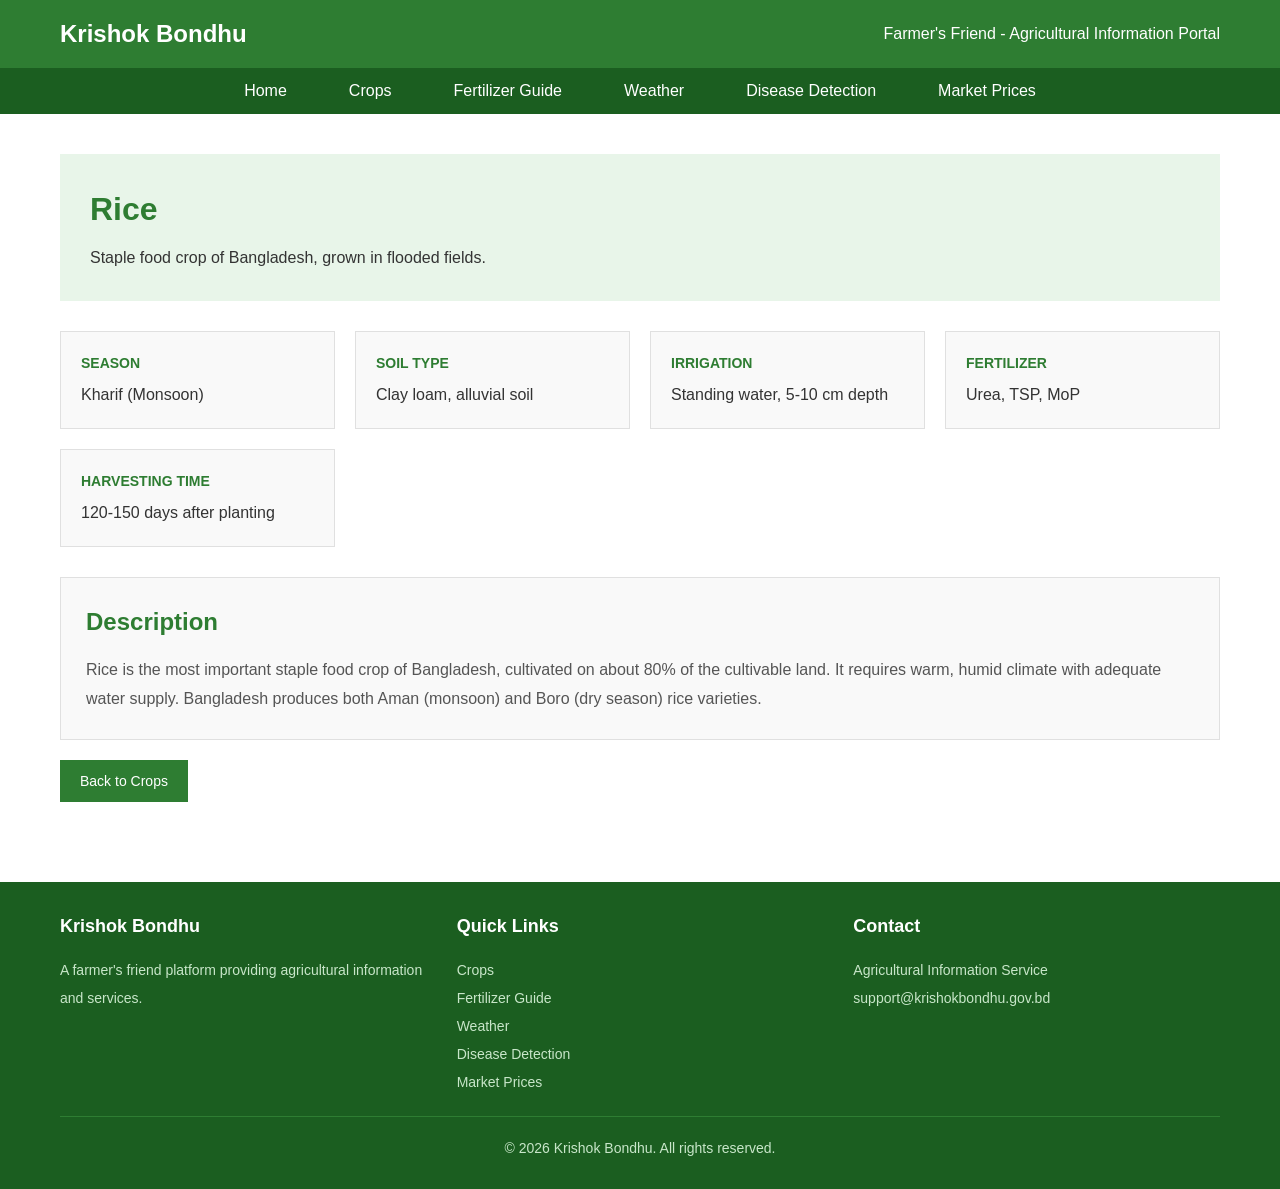
==== crop.html @ 2234d63b "Move frontend files to repo root for GitHub Pages" ====
<!DOCTYPE html>
<html lang="en">
<head>
    <meta charset="UTF-8">
    <meta name="viewport" content="width=device-width, initial-scale=1.0">
    <title>Crop Details - Krishok Bondhu</title>
    <link rel="stylesheet" href="css/style.css">
</head>
<body>

    <!-- Header -->
    <header class="header">
        <div class="container">
            <div class="header-logo">Krishok Bondhu</div>
            <p>Farmer's Friend - Agricultural Information Portal</p>
        </div>
    </header>

    <!-- Navigation Bar -->
    <nav class="nav">
        <div class="container">
            <ul class="nav-list">
                <li><a href="index.html">Home</a></li>
                <li><a href="crops.html">Crops</a></li>
                <li><a href="fertilizer.html">Fertilizer Guide</a></li>
                <li><a href="weather.html">Weather</a></li>
                <li><a href="disease.html">Disease Detection</a></li>
                <li><a href="pricing.html">Market Prices</a></li>
            </ul>
        </div>
    </nav>

    <!-- Crop Detail Section (populated by JavaScript) -->
    <section class="crop-detail">
        <div class="container" id="cropDetail">
            <!-- Crop detail content will be loaded here by JavaScript -->
        </div>
    </section>

    <!-- Footer -->
    <footer class="footer">
        <div class="container">
            <div class="footer-section">
                <h4>Krishok Bondhu</h4>
                <p>A farmer's friend platform providing agricultural information and services.</p>
            </div>
            <div class="footer-section">
                <h4>Quick Links</h4>
                <p><a href="crops.html">Crops</a></p>
                <p><a href="fertilizer.html">Fertilizer Guide</a></p>
                <p><a href="weather.html">Weather</a></p>
                <p><a href="disease.html">Disease Detection</a></p>
                <p><a href="pricing.html">Market Prices</a></p>
            </div>
            <div class="footer-section">
                <h4>Contact</h4>
                <p>Agricultural Information Service</p>
                <p>support@krishokbondhu.gov.bd</p>
            </div>
        </div>
        <div class="container">
            <div class="footer-bottom">
                &copy; 2026 Krishok Bondhu. All rights reserved.
            </div>
        </div>
    </footer>

    <script src="js/crops.js"></script>
    <script src="js/app.js"></script>
    <script>
        // Load crop details based on URL query parameter
        document.addEventListener('DOMContentLoaded', function() {
            const urlParams = new URLSearchParams(window.location.search);
            const cropId = urlParams.get('id') || 1;
            const crop = getCropById(cropId);

            const cropDetail = document.getElementById('cropDetail');

            if (crop) {
                cropDetail.innerHTML = `
                    <div class="crop-detail-header">
                        <h1>${crop.name}</h1>
                        <p>${crop.shortDescription}</p>
                    </div>
                    <div class="crop-info-grid">
                        <div class="crop-info-item">
                            <h4>Season</h4>
                            <p>${crop.season}</p>
                        </div>
                        <div class="crop-info-item">
                            <h4>Soil Type</h4>
                            <p>${crop.soilType}</p>
                        </div>
                        <div class="crop-info-item">
                            <h4>Irrigation</h4>
                            <p>${crop.irrigation}</p>
                        </div>
                        <div class="crop-info-item">
                            <h4>Fertilizer</h4>
                            <p>${crop.fertilizer}</p>
                        </div>
                        <div class="crop-info-item">
                            <h4>Harvesting Time</h4>
                            <p>${crop.harvestTime}</p>
                        </div>
                    </div>
                    <div class="crop-description">
                        <h2>Description</h2>
                        <p>${crop.description}</p>
                    </div>
                    <div style="margin-top: 20px;">
                        <a href="crops.html" class="btn">Back to Crops</a>
                    </div>
                `;
            } else {
                cropDetail.innerHTML = `
                    <div class="crop-detail-header">
                        <h1>Crop Not Found</h1>
                        <p>The requested crop could not be found.</p>
                    </div>
                    <a href="crops.html" class="btn">Back to Crops</a>
                `;
            }
        });
    </script>
</body>
</html>
---- css/style.css ----
/* Krishok Bondhu - Main Stylesheet */

/* Reset and Base Styles */
* {
    margin: 0;
    padding: 0;
    box-sizing: border-box;
}

body {
    font-family: Arial, Helvetica, sans-serif;
    line-height: 1.6;
    color: #333;
    background-color: #ffffff;
}

a {
    text-decoration: none;
    color: inherit;
}

ul {
    list-style: none;
}

/* Container */
.container {
    max-width: 1200px;
    margin: 0 auto;
    padding: 0 20px;
}

/* Header */
.header {
    background-color: #2E7D32;
    color: white;
    padding: 15px 0;
}

.header .container {
    display: flex;
    justify-content: space-between;
    align-items: center;
}

.header-logo {
    font-size: 24px;
    font-weight: bold;
}

/* Navigation */
.nav {
    background-color: #1B5E20;
    padding: 10px 0;
}

.nav .container {
    display: flex;
    justify-content: center;
}

.nav-list {
    display: flex;
    gap: 30px;
}

.nav-list a {
    color: white;
    padding: 8px 16px;
    font-size: 16px;
}

.nav-list a:hover,
.nav-list a.active {
    background-color: #2E7D32;
}

/* Hero Section */
.hero {
    background-color: #E8F5E9;
    padding: 60px 0;
    text-align: center;
}

.hero h1 {
    font-size: 36px;
    color: #2E7D32;
    margin-bottom: 15px;
}

.hero p {
    font-size: 18px;
    color: #555;
    max-width: 600px;
    margin: 0 auto;
}

/* Search Box */
.search-box {
    padding: 20px 0;
    text-align: center;
}

.search-box input {
    padding: 12px 20px;
    width: 400px;
    max-width: 100%;
    border: 2px solid #ccc;
    font-size: 16px;
}

.search-box button {
    padding: 12px 24px;
    background-color: #2E7D32;
    color: white;
    border: none;
    font-size: 16px;
    cursor: pointer;
}

.search-box button:hover {
    background-color: #1B5E20;
}

/* Buttons */
.btn {
    display: inline-block;
    padding: 10px 20px;
    background-color: #2E7D32;
    color: white;
    border: none;
    font-size: 14px;
    cursor: pointer;
}

.btn:hover {
    background-color: #1B5E20;
}

.btn-outline {
    background-color: transparent;
    border: 2px solid #2E7D32;
    color: #2E7D32;
}

.btn-outline:hover {
    background-color: #2E7D32;
    color: white;
}

/* Feature Cards */
.features {
    padding: 40px 0;
}

.features-grid {
    display: grid;
    grid-template-columns: repeat(auto-fit, minmax(250px, 1fr));
    gap: 20px;
}

.feature-card {
    background-color: #f9f9f9;
    border: 1px solid #e0e0e0;
    padding: 30px;
    text-align: center;
}

.feature-card h3 {
    color: #2E7D32;
    margin-bottom: 10px;
    font-size: 20px;
}

.feature-card p {
    color: #666;
    margin-bottom: 15px;
}

/* Crop Cards */
.crops-section {
    padding: 40px 0;
}

.crops-grid {
    display: grid;
    grid-template-columns: repeat(auto-fit, minmax(280px, 1fr));
    gap: 20px;
}

.crop-card {
    background-color: #f9f9f9;
    border: 1px solid #e0e0e0;
    overflow: hidden;
}

.crop-card-image {
    width: 100%;
    height: 180px;
    background-color: #e0e0e0;
    display: flex;
    align-items: center;
    justify-content: center;
    color: #888;
}

.crop-card-content {
    padding: 15px;
}

.crop-card-content h3 {
    color: #2E7D32;
    margin-bottom: 8px;
    font-size: 18px;
}

.crop-card-content p {
    color: #666;
    margin-bottom: 15px;
    font-size: 14px;
}

/* Crop Detail Page */
.crop-detail {
    padding: 40px 0;
}

.crop-detail-header {
    background-color: #E8F5E9;
    padding: 30px;
    margin-bottom: 30px;
}

.crop-detail-header h1 {
    color: #2E7D32;
    font-size: 32px;
    margin-bottom: 10px;
}

.crop-info-grid {
    display: grid;
    grid-template-columns: repeat(auto-fit, minmax(250px, 1fr));
    gap: 20px;
    margin-bottom: 30px;
}

.crop-info-item {
    background-color: #f9f9f9;
    padding: 20px;
    border: 1px solid #e0e0e0;
}

.crop-info-item h4 {
    color: #2E7D32;
    margin-bottom: 8px;
    font-size: 14px;
    text-transform: uppercase;
}

.crop-info-item p {
    color: #333;
    font-size: 16px;
}

.crop-description {
    background-color: #f9f9f9;
    padding: 25px;
    border: 1px solid #e0e0e0;
}

.crop-description h2 {
    color: #2E7D32;
    margin-bottom: 15px;
}

.crop-description p {
    color: #555;
    line-height: 1.8;
}

/* Table Styles */
.table-section {
    padding: 40px 0;
}

.table-section h2 {
    color: #2E7D32;
    margin-bottom: 20px;
    text-align: center;
}

.table-container {
    overflow-x: auto;
}

table {
    width: 100%;
    border-collapse: collapse;
    background-color: #f9f9f9;
}

th, td {
    padding: 12px 15px;
    text-align: left;
    border: 1px solid #e0e0e0;
}

th {
    background-color: #2E7D32;
    color: white;
    font-weight: bold;
}

tr:nth-child(even) {
    background-color: #f0f0f0;
}

tr:hover {
    background-color: #E8F5E9;
}

/* Weather Section */
.weather-section {
    padding: 40px 0;
}

.weather-section h2 {
    color: #2E7D32;
    margin-bottom: 20px;
    text-align: center;
}

.weather-grid {
    display: grid;
    grid-template-columns: repeat(auto-fit, minmax(200px, 1fr));
    gap: 20px;
    margin-bottom: 30px;
}

.weather-card {
    background-color: #f9f9f9;
    border: 1px solid #e0e0e0;
    padding: 25px;
    text-align: center;
}

.weather-card h4 {
    color: #666;
    font-size: 14px;
    margin-bottom: 10px;
    text-transform: uppercase;
}

.weather-card .value {
    font-size: 32px;
    color: #2E7D32;
    font-weight: bold;
}

.weather-card .unit {
    color: #888;
    font-size: 14px;
}

.weather-message {
    background-color: #E8F5E9;
    padding: 20px;
    text-align: center;
    color: #2E7D32;
    border: 1px solid #C8E6C9;
}

/* Disease Section */
.disease-section {
    padding: 40px 0;
}

.disease-section h2 {
    color: #2E7D32;
    margin-bottom: 20px;
    text-align: center;
}

.upload-area {
    background-color: #f9f9f9;
    border: 2px dashed #ccc;
    padding: 40px;
    text-align: center;
    margin-bottom: 20px;
}

.upload-area p {
    color: #666;
    margin-bottom: 15px;
}

.preview-area {
    background-color: #f9f9f9;
    border: 1px solid #e0e0e0;
    min-height: 300px;
    display: flex;
    align-items: center;
    justify-content: center;
    color: #888;
}

.preview-area img {
    max-width: 100%;
    max-height: 300px;
}

.disease-message {
    background-color: #E8F5E9;
    padding: 20px;
    text-align: center;
    color: #2E7D32;
    border: 1px solid #C8E6C9;
    margin-top: 20px;
}

/* Forms */
.form-group {
    margin-bottom: 15px;
}

.form-group label {
    display: block;
    margin-bottom: 5px;
    color: #333;
}

.form-group input,
.form-group select {
    width: 100%;
    padding: 10px;
    border: 1px solid #ccc;
    font-size: 14px;
}

/* Footer */
.footer {
    background-color: #1B5E20;
    color: white;
    padding: 30px 0;
    margin-top: 40px;
}

.footer .container {
    display: grid;
    grid-template-columns: repeat(auto-fit, minmax(200px, 1fr));
    gap: 30px;
}

.footer-section h4 {
    margin-bottom: 15px;
    font-size: 18px;
}

.footer-section p,
.footer-section a {
    color: #C8E6C9;
    font-size: 14px;
    line-height: 2;
}

.footer-section a:hover {
    color: white;
}

.footer-bottom {
    text-align: center;
    padding-top: 20px;
    margin-top: 20px;
    border-top: 1px solid #2E7D32;
    color: #C8E6C9;
    font-size: 14px;
}

/* Page Header */
.page-header {
    background-color: #E8F5E9;
    padding: 30px 0;
    text-align: center;
}

.page-header h1 {
    color: #2E7D32;
    font-size: 28px;
}

/* Section */
.section {
    padding: 40px 0;
}

.section-title {
    color: #2E7D32;
    margin-bottom: 20px;
    text-align: center;
    font-size: 24px;
}

/* Mobile Responsiveness */
@media (max-width: 768px) {
    .header .container {
        flex-direction: column;
        gap: 10px;
    }

    .nav-list {
        flex-wrap: wrap;
        justify-content: center;
        gap: 10px;
    }

    .hero h1 {
        font-size: 28px;
    }

    .hero p {
        font-size: 16px;
    }

    .search-box input {
        width: 100%;
    }

    .features-grid,
    .crops-grid,
    .weather-grid,
    .crop-info-grid {
        grid-template-columns: 1fr;
    }

    .footer .container {
        grid-template-columns: 1fr;
        text-align: center;
    }
}

@media (max-width: 480px) {
    .hero {
        padding: 40px 0;
    }

    .hero h1 {
        font-size: 24px;
    }

    .btn {
        width: 100%;
        text-align: center;
    }

    .crop-card-image {
        height: 150px;
    }
}
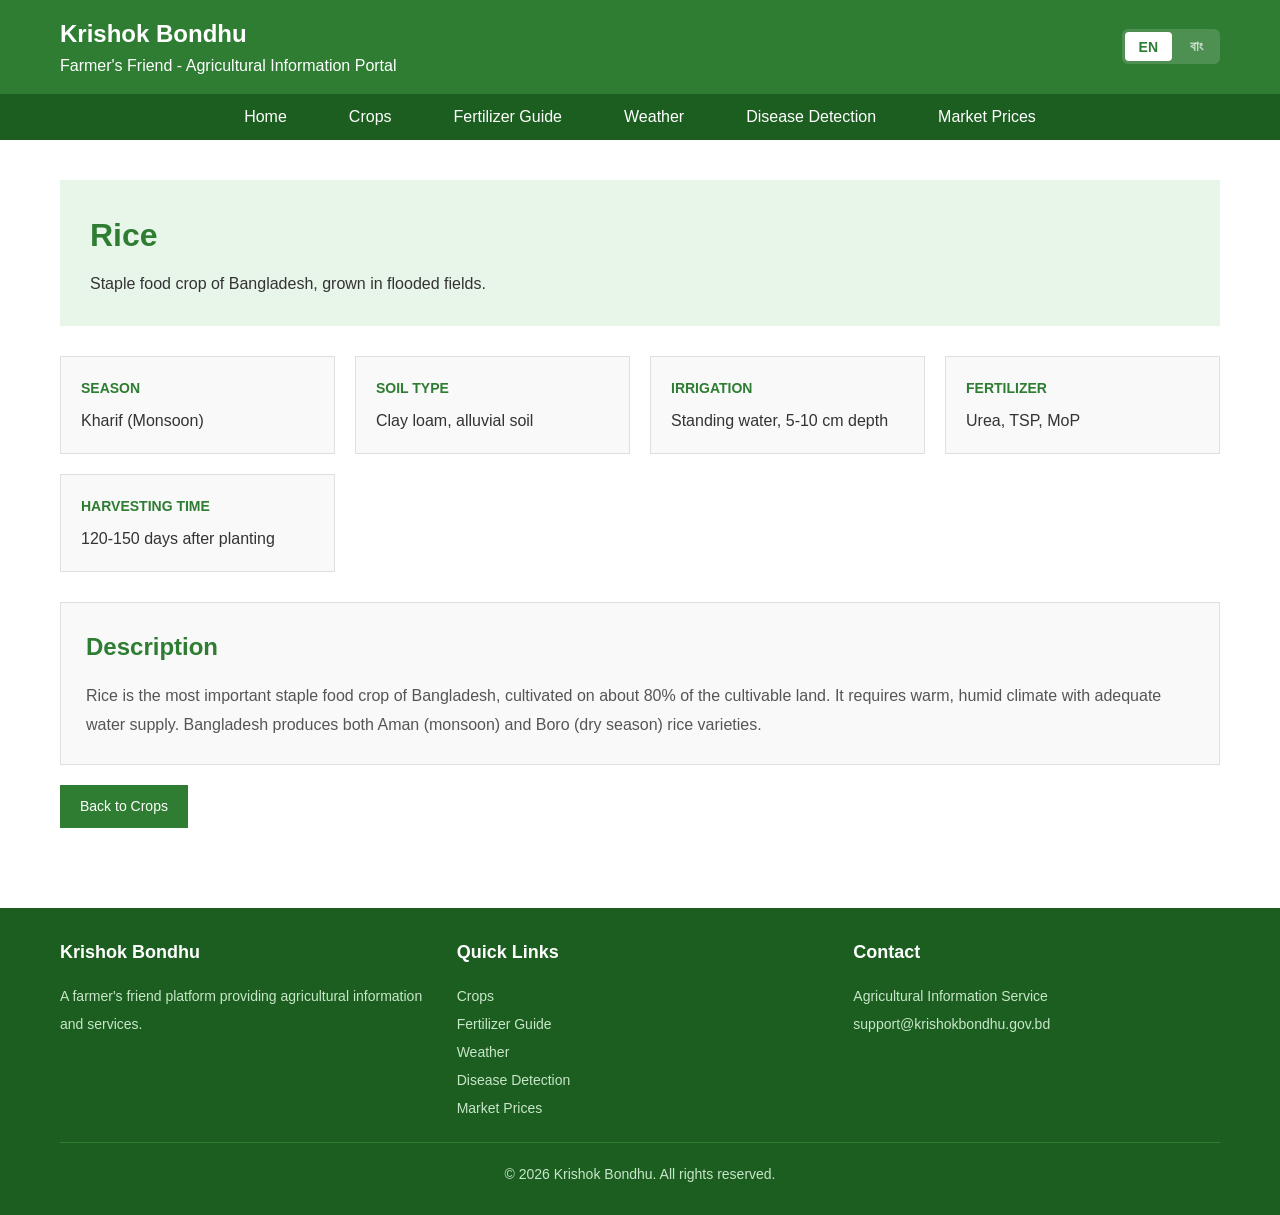
==== commit 71c28e60: "Add Bangla language support with i18n system" ====
--- a/crop.html
+++ b/crop.html
@@ -11,8 +11,14 @@
     <!-- Header -->
     <header class="header">
         <div class="container">
-            <div class="header-logo">Krishok Bondhu</div>
-            <p>Farmer's Friend - Agricultural Information Portal</p>
+            <div class="header-left">
+                <div class="header-logo" data-i18n="site_name">Krishok Bondhu</div>
+                <p data-i18n="site_tagline">Farmer's Friend - Agricultural Information Portal</p>
+            </div>
+            <div class="lang-switcher">
+                <button class="lang-btn active" data-lang="en">EN</button>
+                <button class="lang-btn" data-lang="bn">বাং</button>
+            </div>
         </div>
     </header>
 
@@ -20,12 +26,12 @@
     <nav class="nav">
         <div class="container">
             <ul class="nav-list">
-                <li><a href="index.html">Home</a></li>
-                <li><a href="crops.html">Crops</a></li>
-                <li><a href="fertilizer.html">Fertilizer Guide</a></li>
-                <li><a href="weather.html">Weather</a></li>
-                <li><a href="disease.html">Disease Detection</a></li>
-                <li><a href="pricing.html">Market Prices</a></li>
+                <li><a href="index.html" data-i18n="nav_home">Home</a></li>
+                <li><a href="crops.html" data-i18n="nav_crops">Crops</a></li>
+                <li><a href="fertilizer.html" data-i18n="nav_fertilizer">Fertilizer Guide</a></li>
+                <li><a href="weather.html" data-i18n="nav_weather">Weather</a></li>
+                <li><a href="disease.html" data-i18n="nav_disease">Disease Detection</a></li>
+                <li><a href="pricing.html" data-i18n="nav_pricing">Market Prices</a></li>
             </ul>
         </div>
     </nav>
@@ -41,87 +47,94 @@
     <footer class="footer">
         <div class="container">
             <div class="footer-section">
-                <h4>Krishok Bondhu</h4>
-                <p>A farmer's friend platform providing agricultural information and services.</p>
+                <h4 data-i18n="site_name">Krishok Bondhu</h4>
+                <p data-i18n="footer_desc">A farmer's friend platform providing agricultural information and services.</p>
             </div>
             <div class="footer-section">
-                <h4>Quick Links</h4>
-                <p><a href="crops.html">Crops</a></p>
-                <p><a href="fertilizer.html">Fertilizer Guide</a></p>
-                <p><a href="weather.html">Weather</a></p>
-                <p><a href="disease.html">Disease Detection</a></p>
-                <p><a href="pricing.html">Market Prices</a></p>
+                <h4 data-i18n="footer_quick_links">Quick Links</h4>
+                <p><a href="crops.html" data-i18n="nav_crops">Crops</a></p>
+                <p><a href="fertilizer.html" data-i18n="nav_fertilizer">Fertilizer Guide</a></p>
+                <p><a href="weather.html" data-i18n="nav_weather">Weather</a></p>
+                <p><a href="disease.html" data-i18n="nav_disease">Disease Detection</a></p>
+                <p><a href="pricing.html" data-i18n="nav_pricing">Market Prices</a></p>
             </div>
             <div class="footer-section">
-                <h4>Contact</h4>
-                <p>Agricultural Information Service</p>
+                <h4 data-i18n="footer_contact">Contact</h4>
+                <p data-i18n="footer_contact_name">Agricultural Information Service</p>
                 <p>support@krishokbondhu.gov.bd</p>
             </div>
         </div>
         <div class="container">
-            <div class="footer-bottom">
+            <div class="footer-bottom" data-i18n="copyright">
                 &copy; 2026 Krishok Bondhu. All rights reserved.
             </div>
         </div>
     </footer>
 
+    <script src="js/translations.js"></script>
+    <script src="js/i18n.js"></script>
     <script src="js/crops.js"></script>
     <script src="js/app.js"></script>
     <script>
-        // Load crop details based on URL query parameter
-        document.addEventListener('DOMContentLoaded', function() {
+        function renderCropDetail() {
             const urlParams = new URLSearchParams(window.location.search);
             const cropId = urlParams.get('id') || 1;
             const crop = getCropById(cropId);
-
             const cropDetail = document.getElementById('cropDetail');
 
             if (crop) {
+                const nk = crop.nameKey;
                 cropDetail.innerHTML = `
                     <div class="crop-detail-header">
-                        <h1>${crop.name}</h1>
-                        <p>${crop.shortDescription}</p>
+                        <h1>${I18n.t('crop_' + nk)}</h1>
+                        <p>${I18n.t('crop_' + nk + '_short')}</p>
                     </div>
                     <div class="crop-info-grid">
                         <div class="crop-info-item">
-                            <h4>Season</h4>
-                            <p>${crop.season}</p>
+                            <h4>${I18n.t('crop_season')}</h4>
+                            <p>${I18n.t('crop_' + nk + '_season')}</p>
                         </div>
                         <div class="crop-info-item">
-                            <h4>Soil Type</h4>
-                            <p>${crop.soilType}</p>
+                            <h4>${I18n.t('crop_soil_type')}</h4>
+                            <p>${I18n.t('crop_' + nk + '_soil')}</p>
                         </div>
                         <div class="crop-info-item">
-                            <h4>Irrigation</h4>
-                            <p>${crop.irrigation}</p>
+                            <h4>${I18n.t('crop_irrigation')}</h4>
+                            <p>${I18n.t('crop_' + nk + '_irrigation')}</p>
                         </div>
                         <div class="crop-info-item">
-                            <h4>Fertilizer</h4>
-                            <p>${crop.fertilizer}</p>
+                            <h4>${I18n.t('crop_fertilizer')}</h4>
+                            <p>${I18n.t('crop_' + nk + '_fertilizer')}</p>
                         </div>
                         <div class="crop-info-item">
-                            <h4>Harvesting Time</h4>
-                            <p>${crop.harvestTime}</p>
+                            <h4>${I18n.t('crop_harvest_time')}</h4>
+                            <p>${I18n.t('crop_' + nk + '_harvest')}</p>
                         </div>
                     </div>
                     <div class="crop-description">
-                        <h2>Description</h2>
-                        <p>${crop.description}</p>
+                        <h2>${I18n.t('crop_description')}</h2>
+                        <p>${I18n.t('crop_' + nk + '_desc')}</p>
                     </div>
                     <div style="margin-top: 20px;">
-                        <a href="crops.html" class="btn">Back to Crops</a>
+                        <a href="crops.html" class="btn" data-i18n="crop_back">${I18n.t('crop_back')}</a>
                     </div>
                 `;
             } else {
                 cropDetail.innerHTML = `
                     <div class="crop-detail-header">
-                        <h1>Crop Not Found</h1>
-                        <p>The requested crop could not be found.</p>
+                        <h1>${I18n.t('crop_not_found')}</h1>
+                        <p>${I18n.t('crop_not_found_desc')}</p>
                     </div>
-                    <a href="crops.html" class="btn">Back to Crops</a>
+                    <a href="crops.html" class="btn" data-i18n="crop_back">${I18n.t('crop_back')}</a>
                 `;
             }
-        });
+        }
+
+        document.addEventListener('DOMContentLoaded', renderCropDetail);
+
+        function onLanguageChange() {
+            renderCropDetail();
+        }
     </script>
 </body>
 </html>
--- a/css/style.css
+++ b/css/style.css
@@ -1,4 +1,6 @@
 /* Krishok Bondhu - Main Stylesheet */
+
+@import url('https://fonts.googleapis.com/css2?family=Noto+Sans+Bengali:wght@400;600&display=swap');
 
 /* Reset and Base Styles */
 * {
@@ -8,7 +10,7 @@
 }
 
 body {
-    font-family: Arial, Helvetica, sans-serif;
+    font-family: Arial, Helvetica, sans-serif, 'Noto Sans Bengali';
     line-height: 1.6;
     color: #333;
     background-color: #ffffff;
@@ -43,9 +45,45 @@
     align-items: center;
 }
 
+.header-left {
+    display: flex;
+    flex-direction: column;
+}
+
 .header-logo {
     font-size: 24px;
     font-weight: bold;
+}
+
+/* Language Switcher */
+.lang-switcher {
+    display: flex;
+    gap: 4px;
+    background-color: rgba(255, 255, 255, 0.15);
+    border-radius: 6px;
+    padding: 3px;
+}
+
+.lang-btn {
+    padding: 6px 14px;
+    border: none;
+    background-color: transparent;
+    color: rgba(255, 255, 255, 0.7);
+    font-size: 14px;
+    font-weight: 600;
+    cursor: pointer;
+    border-radius: 4px;
+    transition: all 0.2s ease;
+}
+
+.lang-btn:hover {
+    color: white;
+    background-color: rgba(255, 255, 255, 0.1);
+}
+
+.lang-btn.active {
+    background-color: white;
+    color: #2E7D32;
 }
 
 /* Navigation */
@@ -507,6 +545,10 @@
         gap: 10px;
     }
 
+    .header-left {
+        align-items: center;
+    }
+
     .nav-list {
         flex-wrap: wrap;
         justify-content: center;
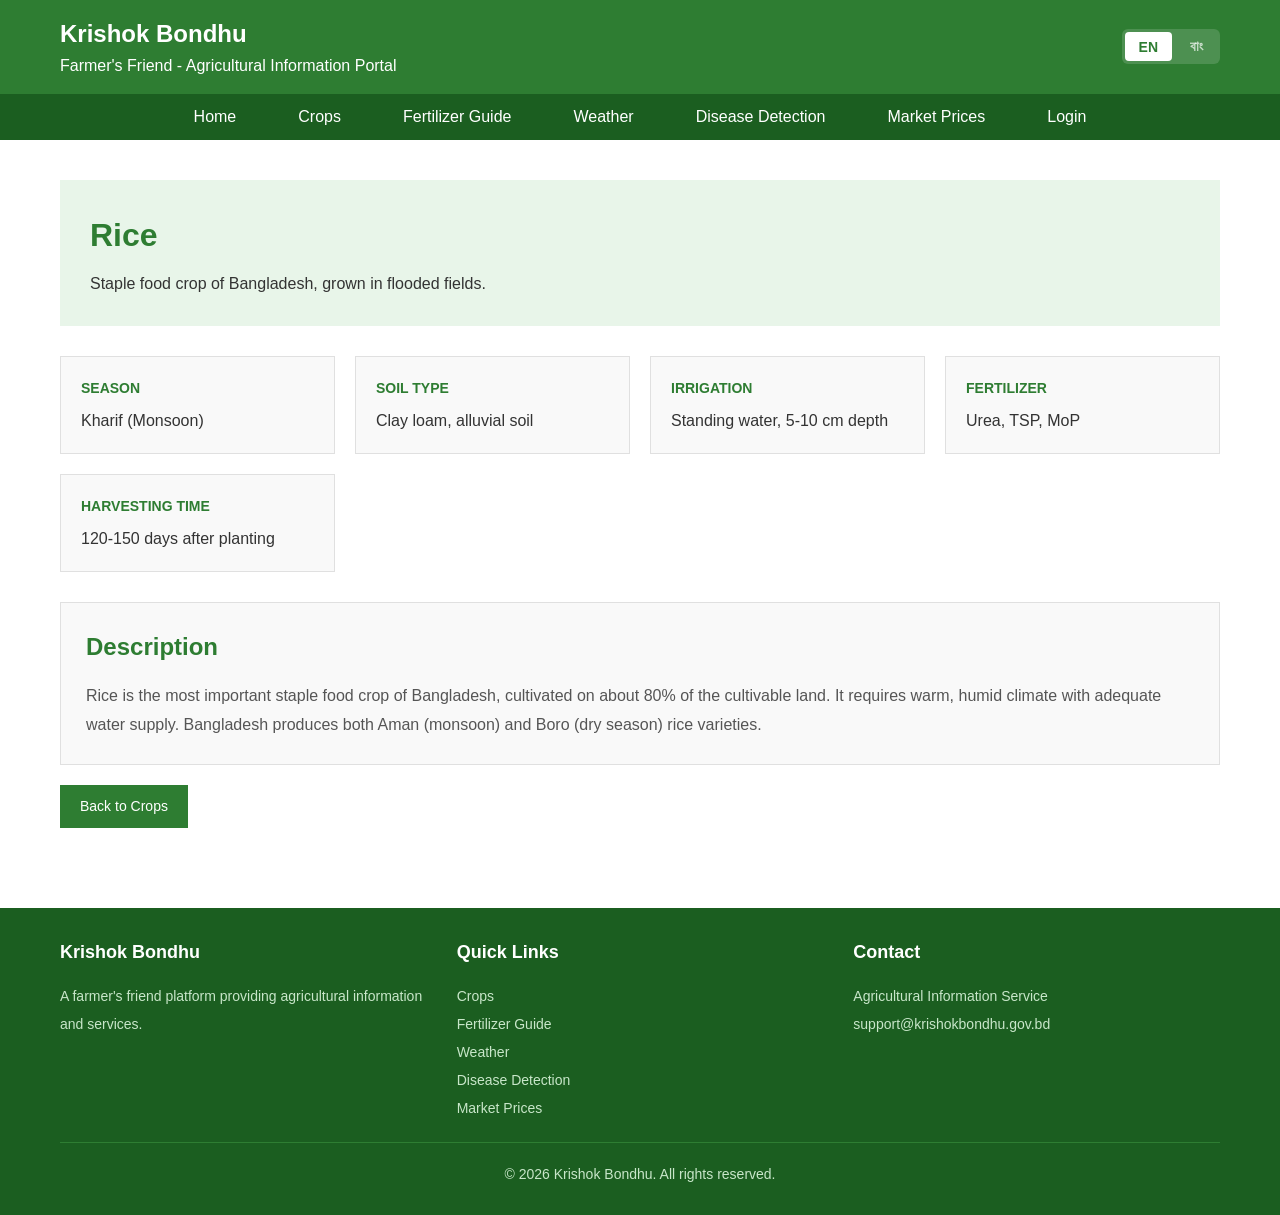
==== commit d23cd3a0: "Add login/register system with FastAPI backend and MySQL auth" ====
--- a/crop.html
+++ b/crop.html
@@ -75,6 +75,7 @@
     <script src="js/i18n.js"></script>
     <script src="js/crops.js"></script>
     <script src="js/app.js"></script>
+    <script src="js/auth.js"></script>
     <script>
         function renderCropDetail() {
             const urlParams = new URLSearchParams(window.location.search);
--- a/css/style.css
+++ b/css/style.css
@@ -538,6 +538,92 @@
     font-size: 24px;
 }
 
+/* Auth Pages */
+.auth-section {
+    padding: 40px 0;
+}
+
+.auth-card {
+    max-width: 420px;
+    margin: 0 auto;
+    background-color: #f9f9f9;
+    border: 1px solid #e0e0e0;
+    padding: 30px;
+}
+
+.auth-card h2 {
+    color: #2E7D32;
+    text-align: center;
+    margin-bottom: 20px;
+    font-size: 24px;
+}
+
+.auth-card .form-group {
+    margin-bottom: 15px;
+}
+
+.auth-card .form-group label {
+    display: block;
+    margin-bottom: 5px;
+    color: #333;
+    font-weight: 600;
+}
+
+.auth-card .form-group input {
+    width: 100%;
+    padding: 10px;
+    border: 1px solid #ccc;
+    font-size: 14px;
+}
+
+.auth-card .form-group input:focus {
+    outline: none;
+    border-color: #2E7D32;
+}
+
+.auth-btn {
+    width: 100%;
+    padding: 12px;
+    font-size: 16px;
+    margin-top: 5px;
+}
+
+.auth-error {
+    background-color: #ffebee;
+    color: #c62828;
+    padding: 10px;
+    margin-bottom: 15px;
+    text-align: center;
+    border: 1px solid #ef9a9a;
+    font-size: 14px;
+}
+
+.auth-switch {
+    text-align: center;
+    margin-top: 15px;
+    color: #666;
+    font-size: 14px;
+}
+
+.auth-switch a {
+    color: #2E7D32;
+    font-weight: 600;
+}
+
+.auth-switch a:hover {
+    text-decoration: underline;
+}
+
+.nav-user-btn {
+    cursor: pointer;
+}
+
+.nav-user-btn .nav-logout-icon {
+    font-size: 10px;
+    margin-left: 2px;
+    opacity: 0.7;
+}
+
 /* Mobile Responsiveness */
 @media (max-width: 768px) {
     .header .container {
